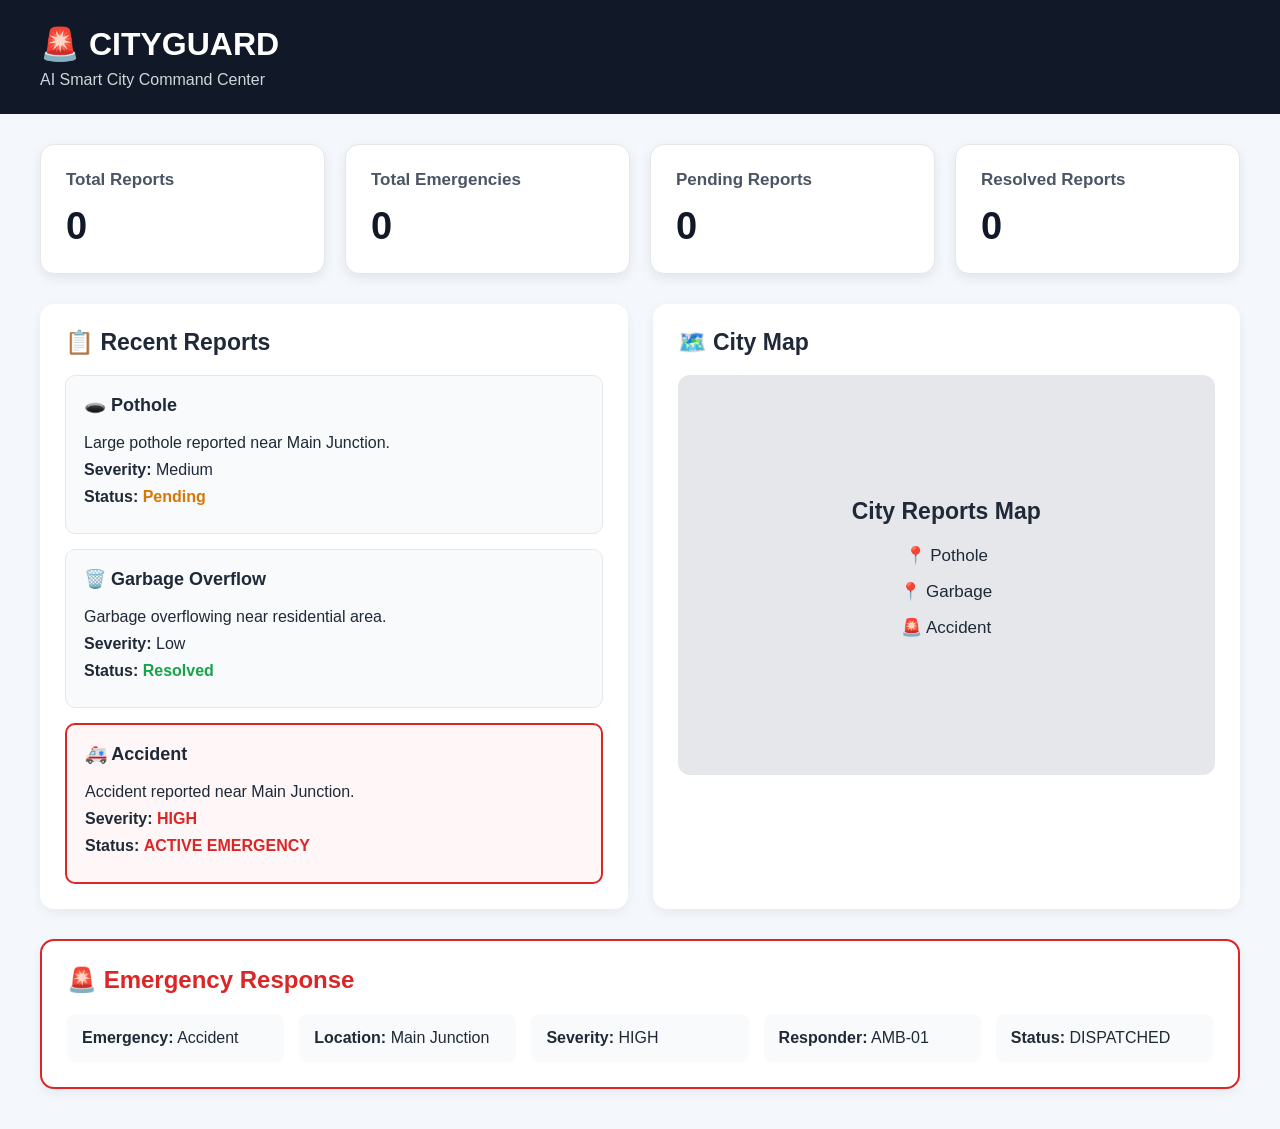
==== frontend/index.html @ 738de55b "Initial CityGuard project" ====
<!DOCTYPE html>
<html lang="en">

<head>
    <meta charset="UTF-8">
    <meta name="viewport" content="width=device-width, initial-scale=1.0">

    <title>CityGuard Admin Dashboard</title>

    <link rel="stylesheet" href="style.css">
</head>

<body>

    <header>
        <h1>🚨 CITYGUARD</h1>
        <p>AI Smart City Command Center</p>
    </header>


    <!-- DASHBOARD STATISTICS -->

    <section class="dashboard">

        <div class="card">
            <h3>Total Reports</h3>
            <p class="number" id="totalReports">0</p>
        </div>

        <div class="card">
            <h3>Total Emergencies</h3>
            <p class="number" id="totalEmergencies">0</p>
        </div>

        <div class="card">
            <h3>Pending Reports</h3>
            <p class="number" id="pendingReports">0</p>
        </div>

        <div class="card">
            <h3>Resolved Reports</h3>
            <p class="number" id="resolvedReports">0</p>
        </div>

    </section>


    <!-- MAIN CONTENT -->

    <section class="main-content">

        <div class="reports-section">

            <h2>📋 Recent Reports</h2>

            <div class="report-box">

                <h3>🕳️ Pothole</h3>

                <p>
                    Large pothole reported near Main Junction.
                </p>

                <p>
                    <strong>Severity:</strong> Medium
                </p>

                <p>
                    <strong>Status:</strong>
                    <span class="pending">Pending</span>
                </p>

            </div>


            <div class="report-box">

                <h3>🗑️ Garbage Overflow</h3>

                <p>
                    Garbage overflowing near residential area.
                </p>

                <p>
                    <strong>Severity:</strong> Low
                </p>

                <p>
                    <strong>Status:</strong>
                    <span class="resolved">Resolved</span>
                </p>

            </div>


            <div class="report-box emergency">

                <h3>🚑 Accident</h3>

                <p>
                    Accident reported near Main Junction.
                </p>

                <p>
                    <strong>Severity:</strong>
                    <span class="high">HIGH</span>
                </p>

                <p>
                    <strong>Status:</strong>
                    <span class="emergency-status">ACTIVE EMERGENCY</span>
                </p>

            </div>

        </div>


        <!-- MAP PLACEHOLDER -->

        <div class="map-section">

            <h2>🗺️ City Map</h2>

            <div class="map">

                <div class="map-message">
                    <h2>City Reports Map</h2>
                    <p>📍 Pothole</p>
                    <p>📍 Garbage</p>
                    <p>🚨 Accident</p>
                </div>

            </div>

        </div>

    </section>


    <!-- EMERGENCY PANEL -->

    <section class="emergency-panel">

        <h2>🚨 Emergency Response</h2>

        <div class="emergency-info">

            <p>
                <strong>Emergency:</strong>
                Accident
            </p>

            <p>
                <strong>Location:</strong>
                Main Junction
            </p>

            <p>
                <strong>Severity:</strong>
                HIGH
            </p>

            <p>
                <strong>Responder:</strong>
                AMB-01
            </p>

            <p>
                <strong>Status:</strong>
                DISPATCHED
            </p>

        </div>

    </section>


    <script src="app.js"></script>

</body>

</html>
---- frontend/style.css ----
* {
    box-sizing: border-box;
}

body {
    margin: 0;
    font-family: Arial, Helvetica, sans-serif;
    background: #f4f7fb;
    color: #1f2937;
}


/* =========================
   HEADER
========================= */

header {
    background: #111827;
    color: white;
    padding: 25px 40px;
}

header h1 {
    margin: 0;
    font-size: 32px;
    font-weight: 700;
}

header p {
    margin: 8px 0 0;
    font-size: 16px;
    color: #d1d5db;
}


/* =========================
   DASHBOARD CARDS
========================= */

.dashboard {
    display: grid;
    grid-template-columns: repeat(4, 1fr);
    gap: 20px;
    padding: 30px 40px;
}

.card {
    background: white;
    padding: 25px;
    border-radius: 14px;
    box-shadow: 0 4px 12px rgba(0, 0, 0, 0.08);
    border: 1px solid #e5e7eb;
}

.card h3 {
    margin: 0;
    font-size: 17px;
    font-weight: 600;
    color: #4b5563;
}

.number {
    margin: 15px 0 0;
    font-size: 38px;
    font-weight: 700;
    color: #111827;
}


/* =========================
   MAIN CONTENT
========================= */

.main-content {
    display: grid;
    grid-template-columns: 1fr 1fr;
    gap: 25px;
    padding: 0 40px 30px;
}

.reports-section,
.map-section {
    background: white;
    padding: 25px;
    border-radius: 14px;
    box-shadow: 0 4px 12px rgba(0, 0, 0, 0.06);
}

.reports-section h2,
.map-section h2 {
    margin-top: 0;
    font-size: 23px;
}


/* =========================
   REPORT CARDS
========================= */

.report-box {
    background: #f9fafb;
    border: 1px solid #e5e7eb;
    border-radius: 10px;
    padding: 18px;
    margin-top: 15px;
}

.report-box h3 {
    margin-top: 0;
    font-size: 18px;
}

.report-box p {
    margin: 9px 0;
}

.emergency {
    border: 2px solid #dc2626;
    background: #fff7f7;
}


/* =========================
   STATUS
========================= */

.pending {
    color: #d97706;
    font-weight: bold;
}

.resolved {
    color: #16a34a;
    font-weight: bold;
}

.high {
    color: #dc2626;
    font-weight: bold;
}

.emergency-status {
    color: #dc2626;
    font-weight: bold;
}


/* =========================
   MAP
========================= */

.map {
    height: 400px;
    border-radius: 12px;
    background: #e5e7eb;
    display: flex;
    align-items: center;
    justify-content: center;
}

.map-message {
    text-align: center;
}

.map-message h2 {
    margin-bottom: 20px;
}

.map-message p {
    margin: 15px;
    font-size: 17px;
}


/* =========================
   EMERGENCY RESPONSE
========================= */

.emergency-panel {
    margin: 0 40px 40px;
    padding: 25px;
    background: white;
    border-radius: 14px;
    border: 2px solid #dc2626;
    box-shadow: 0 4px 12px rgba(0, 0, 0, 0.06);
}

.emergency-panel h2 {
    margin-top: 0;
    color: #dc2626;
}

.emergency-info {
    display: grid;
    grid-template-columns: repeat(5, 1fr);
    gap: 15px;
}

.emergency-info p {
    margin: 0;
    padding: 15px;
    background: #f9fafb;
    border-radius: 8px;
}


/* =========================
   RESPONSIVE
========================= */

@media (max-width: 1000px) {

    .dashboard {
        grid-template-columns: repeat(2, 1fr);
    }

    .main-content {
        grid-template-columns: 1fr;
    }

    .emergency-info {
        grid-template-columns: repeat(2, 1fr);
    }
}


@media (max-width: 600px) {

    .dashboard {
        grid-template-columns: 1fr;
        padding: 20px;
    }

    .main-content {
        padding: 0 20px 20px;
    }

    .emergency-panel {
        margin: 0 20px 20px;
    }

    .emergency-info {
        grid-template-columns: 1fr;
    }
}
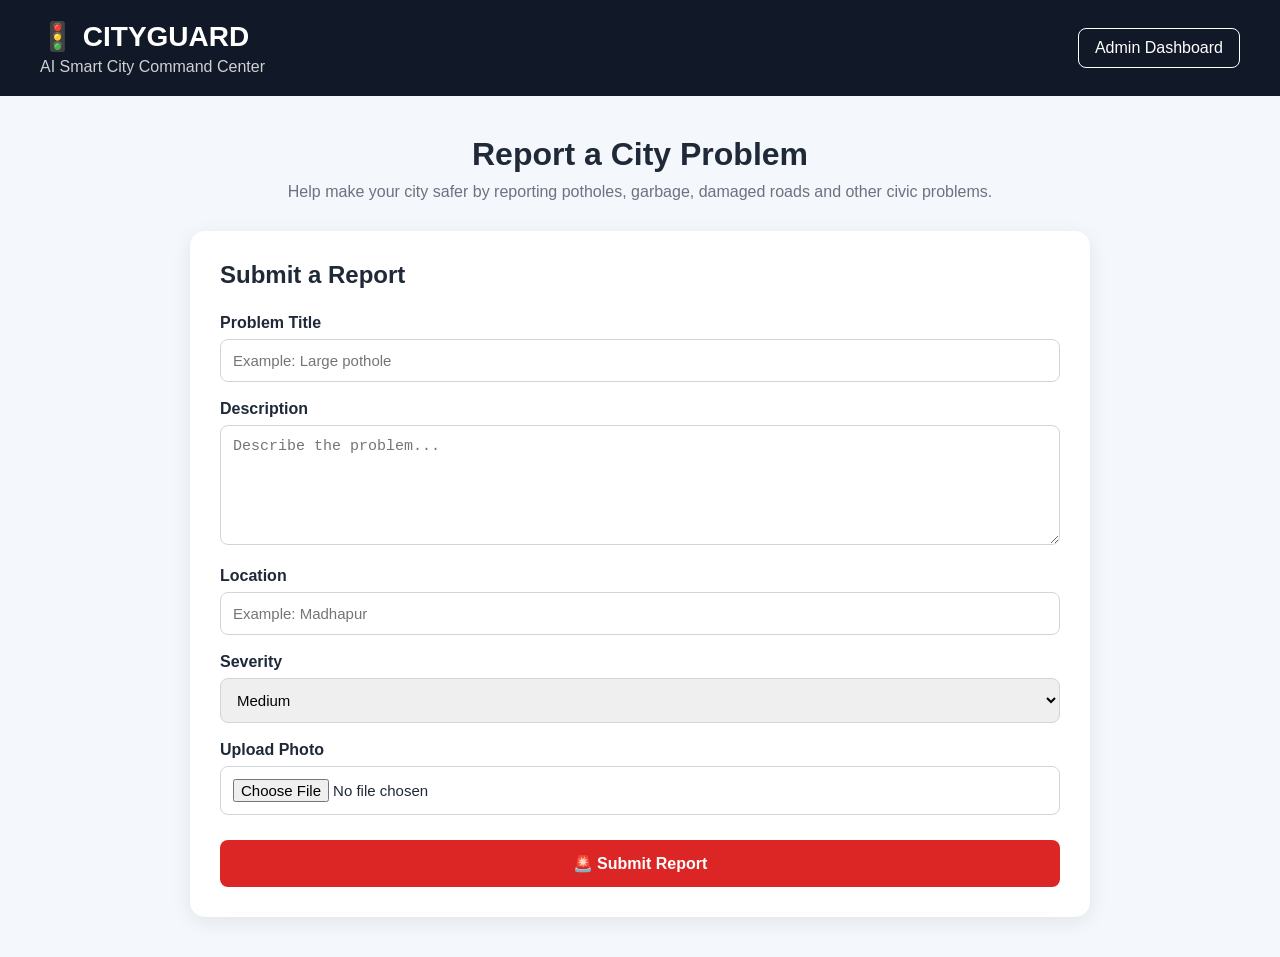
==== commit d92814c3: "Complete Round 2 frontend and traffic simulation" ====
--- a/frontend/index.html
+++ b/frontend/index.html
@@ -5,175 +5,105 @@
     <meta charset="UTF-8">
     <meta name="viewport" content="width=device-width, initial-scale=1.0">
 
-    <title>CityGuard Admin Dashboard</title>
+    <title>CityGuard - Citizen Reporter</title>
 
     <link rel="stylesheet" href="style.css">
 </head>
 
 <body>
 
-    <header>
-        <h1>🚨 CITYGUARD</h1>
-        <p>AI Smart City Command Center</p>
+    <header class="topbar">
+
+        <div>
+            <h1>🚦 CITYGUARD</h1>
+            <p>AI Smart City Command Center</p>
+        </div>
+
+        <a href="admin.html" class="admin-link">
+            Admin Dashboard
+        </a>
+
     </header>
 
 
-    <!-- DASHBOARD STATISTICS -->
+    <main class="container">
 
-    <section class="dashboard">
+        <section class="hero">
 
-        <div class="card">
-            <h3>Total Reports</h3>
-            <p class="number" id="totalReports">0</p>
-        </div>
+            <h2>Report a City Problem</h2>
 
-        <div class="card">
-            <h3>Total Emergencies</h3>
-            <p class="number" id="totalEmergencies">0</p>
-        </div>
+            <p>
+                Help make your city safer by reporting potholes,
+                garbage, damaged roads and other civic problems.
+            </p>
 
-        <div class="card">
-            <h3>Pending Reports</h3>
-            <p class="number" id="pendingReports">0</p>
-        </div>
-
-        <div class="card">
-            <h3>Resolved Reports</h3>
-            <p class="number" id="resolvedReports">0</p>
-        </div>
-
-    </section>
+        </section>
 
 
-    <!-- MAIN CONTENT -->
+        <section class="card">
 
-    <section class="main-content">
+            <h2>Submit a Report</h2>
 
-        <div class="reports-section">
+            <form id="reportForm">
 
-            <h2>📋 Recent Reports</h2>
+                <label>Problem Title</label>
 
-            <div class="report-box">
-
-                <h3>🕳️ Pothole</h3>
-
-                <p>
-                    Large pothole reported near Main Junction.
-                </p>
-
-                <p>
-                    <strong>Severity:</strong> Medium
-                </p>
-
-                <p>
-                    <strong>Status:</strong>
-                    <span class="pending">Pending</span>
-                </p>
-
-            </div>
+                <input type="text" id="title" placeholder="Example: Large pothole" required>
 
 
-            <div class="report-box">
+                <label>Description</label>
 
-                <h3>🗑️ Garbage Overflow</h3>
-
-                <p>
-                    Garbage overflowing near residential area.
-                </p>
-
-                <p>
-                    <strong>Severity:</strong> Low
-                </p>
-
-                <p>
-                    <strong>Status:</strong>
-                    <span class="resolved">Resolved</span>
-                </p>
-
-            </div>
+                <textarea id="description" placeholder="Describe the problem..." required></textarea>
 
 
-            <div class="report-box emergency">
+                <label>Location</label>
 
-                <h3>🚑 Accident</h3>
-
-                <p>
-                    Accident reported near Main Junction.
-                </p>
-
-                <p>
-                    <strong>Severity:</strong>
-                    <span class="high">HIGH</span>
-                </p>
-
-                <p>
-                    <strong>Status:</strong>
-                    <span class="emergency-status">ACTIVE EMERGENCY</span>
-                </p>
-
-            </div>
-
-        </div>
+                <input type="text" id="location" placeholder="Example: Madhapur" required>
 
 
-        <!-- MAP PLACEHOLDER -->
+                <label>Severity</label>
 
-        <div class="map-section">
+                <select id="severity">
 
-            <h2>🗺️ City Map</h2>
+                    <option value="Low">
+                        Low
+                    </option>
 
-            <div class="map">
+                    <option value="Medium" selected>
+                        Medium
+                    </option>
 
-                <div class="map-message">
-                    <h2>City Reports Map</h2>
-                    <p>📍 Pothole</p>
-                    <p>📍 Garbage</p>
-                    <p>🚨 Accident</p>
+                    <option value="High">
+                        High
+                    </option>
+
+                </select>
+
+
+                <label>Upload Photo</label>
+
+                <input type="file" id="image" accept="image/*" required>
+
+
+                <div id="imagePreviewContainer" class="image-preview-container">
+
+                    <img id="imagePreview" alt="Selected image preview">
+
                 </div>
 
-            </div>
 
-        </div>
+                <button type="submit" class="submit-button">
+                    🚨 Submit Report
+                </button>
 
-    </section>
+            </form>
 
 
-    <!-- EMERGENCY PANEL -->
+            <div id="message" class="message"></div>
 
-    <section class="emergency-panel">
+        </section>
 
-        <h2>🚨 Emergency Response</h2>
-
-        <div class="emergency-info">
-
-            <p>
-                <strong>Emergency:</strong>
-                Accident
-            </p>
-
-            <p>
-                <strong>Location:</strong>
-                Main Junction
-            </p>
-
-            <p>
-                <strong>Severity:</strong>
-                HIGH
-            </p>
-
-            <p>
-                <strong>Responder:</strong>
-                AMB-01
-            </p>
-
-            <p>
-                <strong>Status:</strong>
-                DISPATCHED
-            </p>
-
-        </div>
-
-    </section>
+    </main>
 
 
     <script src="app.js"></script>
--- a/frontend/style.css
+++ b/frontend/style.css
@@ -1,245 +1,231 @@
 * {
     box-sizing: border-box;
+    margin: 0;
+    padding: 0;
 }
 
 body {
-    margin: 0;
-    font-family: Arial, Helvetica, sans-serif;
+    font-family: Arial, sans-serif;
     background: #f4f7fb;
     color: #1f2937;
 }
 
-
-/* =========================
-   HEADER
-========================= */
-
-header {
+.topbar {
     background: #111827;
     color: white;
-    padding: 25px 40px;
-}
-
-header h1 {
-    margin: 0;
+    padding: 20px 40px;
+
+    display: flex;
+    justify-content: space-between;
+    align-items: center;
+}
+
+.topbar h1 {
+    font-size: 28px;
+}
+
+.topbar p {
+    margin-top: 5px;
+    opacity: 0.8;
+}
+
+.admin-link {
+    color: white;
+    text-decoration: none;
+
+    border: 1px solid white;
+
+    padding: 10px 16px;
+
+    border-radius: 8px;
+}
+
+.container {
+    width: 90%;
+    max-width: 900px;
+
+    margin: 40px auto;
+}
+
+.hero {
+    text-align: center;
+    margin-bottom: 30px;
+}
+
+.hero h2 {
     font-size: 32px;
-    font-weight: 700;
-}
-
-header p {
-    margin: 8px 0 0;
-    font-size: 16px;
-    color: #d1d5db;
-}
-
-
-/* =========================
-   DASHBOARD CARDS
-========================= */
-
-.dashboard {
-    display: grid;
-    grid-template-columns: repeat(4, 1fr);
-    gap: 20px;
-    padding: 30px 40px;
+    margin-bottom: 10px;
+}
+
+.hero p {
+    color: #6b7280;
 }
 
 .card {
     background: white;
-    padding: 25px;
-    border-radius: 14px;
-    box-shadow: 0 4px 12px rgba(0, 0, 0, 0.08);
+
+    padding: 30px;
+
+    border-radius: 15px;
+
+    box-shadow:
+        0 5px 20px rgba(0, 0, 0, 0.08);
+}
+
+.card h2 {
+    margin-bottom: 25px;
+}
+
+label {
+    display: block;
+
+    margin-top: 18px;
+    margin-bottom: 7px;
+
+    font-weight: bold;
+}
+
+input,
+textarea,
+select {
+    width: 100%;
+
+    padding: 12px;
+
+    border: 1px solid #d1d5db;
+
+    border-radius: 8px;
+
+    font-size: 15px;
+}
+
+textarea {
+    min-height: 120px;
+    resize: vertical;
+}
+
+.image-preview-container {
+    margin-top: 20px;
+
+    display: none;
+
+    text-align: center;
+}
+
+#imagePreview {
+    max-width: 100%;
+    max-height: 300px;
+
+    border-radius: 10px;
+}
+
+.submit-button {
+    width: 100%;
+
+    margin-top: 25px;
+
+    padding: 14px;
+
+    border: none;
+
+    border-radius: 8px;
+
+    background: #dc2626;
+
+    color: white;
+
+    font-size: 16px;
+
+    font-weight: bold;
+
+    cursor: pointer;
+}
+
+.submit-button:hover {
+    opacity: 0.9;
+}
+
+.message {
+    margin-top: 20px;
+
+    padding: 12px;
+
+    border-radius: 8px;
+
+    display: none;
+}
+
+/* Admin Dashboard */
+
+.dashboard-stats {
+    display: grid;
+
+    grid-template-columns:
+        repeat(4, 1fr);
+
+    gap: 15px;
+
+    margin-top: 20px;
+}
+
+
+.stat-card {
+    background: #f3f4f6;
+
+    padding: 20px;
+
+    border-radius: 12px;
+
+    text-align: center;
+}
+
+
+.stat-card h3 {
+    font-size: 30px;
+
+    margin-bottom: 8px;
+
+    color: #111827;
+}
+
+
+.stat-card p {
+    color: #6b7280;
+}
+
+
+.report-card {
     border: 1px solid #e5e7eb;
-}
-
-.card h3 {
-    margin: 0;
-    font-size: 17px;
-    font-weight: 600;
-    color: #4b5563;
-}
-
-.number {
-    margin: 15px 0 0;
-    font-size: 38px;
-    font-weight: 700;
-    color: #111827;
-}
-
-
-/* =========================
-   MAIN CONTENT
-========================= */
-
-.main-content {
-    display: grid;
-    grid-template-columns: 1fr 1fr;
-    gap: 25px;
-    padding: 0 40px 30px;
-}
-
-.reports-section,
-.map-section {
-    background: white;
-    padding: 25px;
-    border-radius: 14px;
-    box-shadow: 0 4px 12px rgba(0, 0, 0, 0.06);
-}
-
-.reports-section h2,
-.map-section h2 {
-    margin-top: 0;
-    font-size: 23px;
-}
-
-
-/* =========================
-   REPORT CARDS
-========================= */
-
-.report-box {
-    background: #f9fafb;
-    border: 1px solid #e5e7eb;
+
+    padding: 20px;
+
+    margin-top: 15px;
+
     border-radius: 10px;
-    padding: 18px;
-    margin-top: 15px;
-}
-
-.report-box h3 {
-    margin-top: 0;
-    font-size: 18px;
-}
-
-.report-box p {
-    margin: 9px 0;
-}
-
-.emergency {
-    border: 2px solid #dc2626;
-    background: #fff7f7;
-}
-
-
-/* =========================
-   STATUS
-========================= */
-
-.pending {
-    color: #d97706;
-    font-weight: bold;
-}
-
-.resolved {
-    color: #16a34a;
-    font-weight: bold;
-}
-
-.high {
-    color: #dc2626;
-    font-weight: bold;
-}
-
-.emergency-status {
-    color: #dc2626;
-    font-weight: bold;
-}
-
-
-/* =========================
-   MAP
-========================= */
-
-.map {
-    height: 400px;
-    border-radius: 12px;
-    background: #e5e7eb;
-    display: flex;
-    align-items: center;
-    justify-content: center;
-}
-
-.map-message {
-    text-align: center;
-}
-
-.map-message h2 {
-    margin-bottom: 20px;
-}
-
-.map-message p {
-    margin: 15px;
-    font-size: 17px;
-}
-
-
-/* =========================
-   EMERGENCY RESPONSE
-========================= */
-
-.emergency-panel {
-    margin: 0 40px 40px;
-    padding: 25px;
-    background: white;
-    border-radius: 14px;
-    border: 2px solid #dc2626;
-    box-shadow: 0 4px 12px rgba(0, 0, 0, 0.06);
-}
-
-.emergency-panel h2 {
-    margin-top: 0;
-    color: #dc2626;
-}
-
-.emergency-info {
-    display: grid;
-    grid-template-columns: repeat(5, 1fr);
-    gap: 15px;
-}
-
-.emergency-info p {
-    margin: 0;
-    padding: 15px;
-    background: #f9fafb;
-    border-radius: 8px;
-}
-
-
-/* =========================
-   RESPONSIVE
-========================= */
-
-@media (max-width: 1000px) {
-
-    .dashboard {
-        grid-template-columns: repeat(2, 1fr);
+
+    background: #fafafa;
+}
+
+
+.report-card h3 {
+    margin-bottom: 12px;
+}
+
+
+.report-card p {
+    margin-top: 8px;
+}
+
+
+/* Mobile */
+
+@media (max-width: 700px) {
+
+    .dashboard-stats {
+
+        grid-template-columns:
+            repeat(2, 1fr);
+
     }
 
-    .main-content {
-        grid-template-columns: 1fr;
-    }
-
-    .emergency-info {
-        grid-template-columns: repeat(2, 1fr);
-    }
-}
-
-
-@media (max-width: 600px) {
-
-    .dashboard {
-        grid-template-columns: 1fr;
-        padding: 20px;
-    }
-
-    .main-content {
-        padding: 0 20px 20px;
-    }
-
-    .emergency-panel {
-        margin: 0 20px 20px;
-    }
-
-    .emergency-info {
-        grid-template-columns: 1fr;
-    }
 }
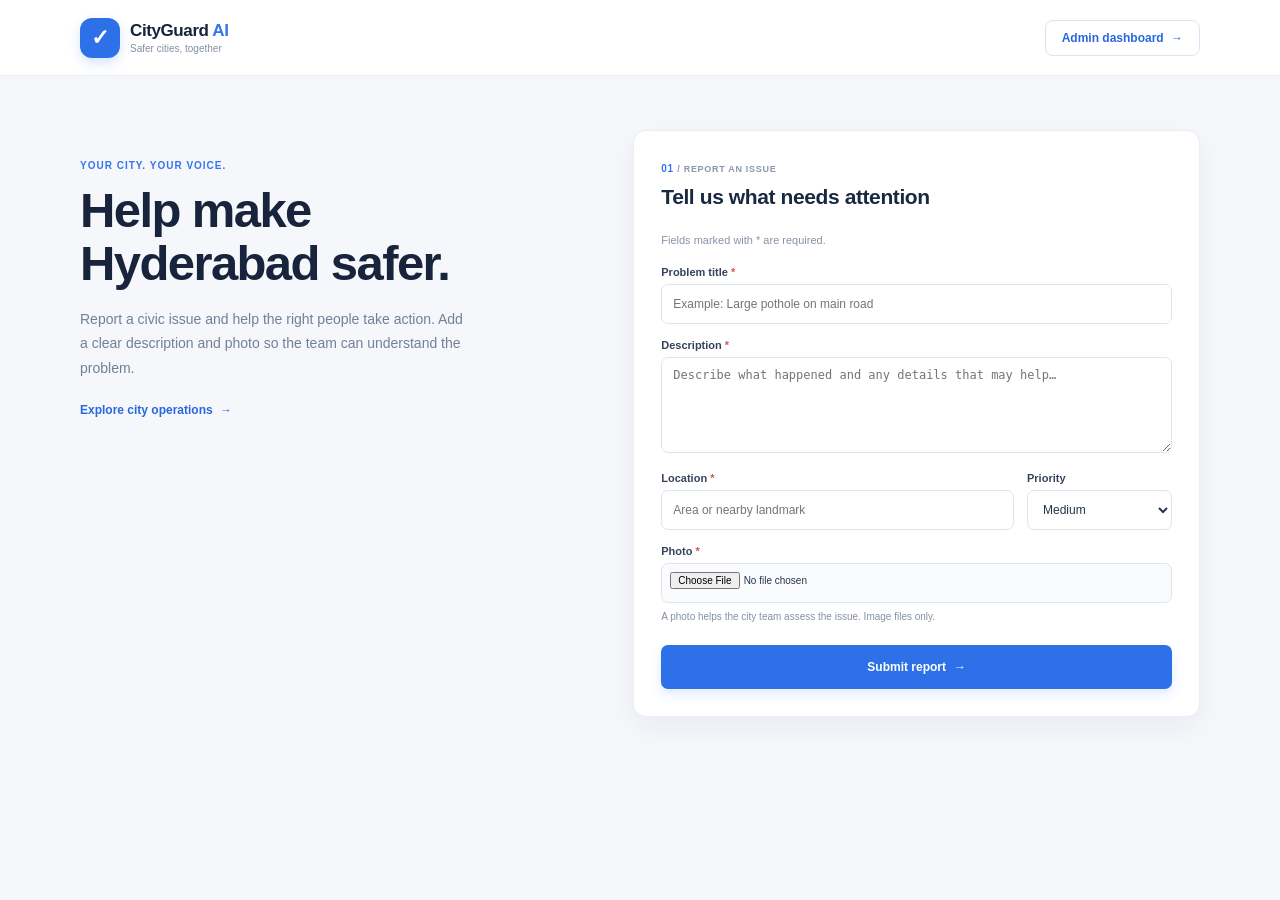
==== commit 7737feaf: "Add CityGuard AI dashboard and vehicle detection" ====
--- a/frontend/index.html
+++ b/frontend/index.html
@@ -10,99 +10,72 @@
     <link rel="stylesheet" href="style.css">
 </head>
 
-<body>
-
-    <header class="topbar">
-
-        <div>
-            <h1>🚦 CITYGUARD</h1>
-            <p>AI Smart City Command Center</p>
-        </div>
-
-        <a href="admin.html" class="admin-link">
-            Admin Dashboard
+<body class="citizen-page">
+    <header class="topbar citizen-topbar">
+        <a class="citizen-brand" href="index.html" aria-label="CityGuard AI citizen reporter">
+            <span class="citizen-brand-mark" aria-hidden="true">✓</span>
+            <span><strong>CityGuard <b>AI</b></strong><small>Safer cities, together</small></span>
         </a>
-
+        <a href="admin.html" class="admin-link">Admin dashboard <span aria-hidden="true">→</span></a>
     </header>
 
-
-    <main class="container">
-
-        <section class="hero">
-
-            <h2>Report a City Problem</h2>
-
-            <p>
-                Help make your city safer by reporting potholes,
-                garbage, damaged roads and other civic problems.
-            </p>
-
+    <main class="container citizen-container">
+        <section class="hero citizen-hero">
+            <p class="eyebrow">YOUR CITY. YOUR VOICE.</p>
+            <h1>Help make Hyderabad safer.</h1>
+            <p>Report a civic issue and help the right people take action. Add a clear description and photo so the team can understand the problem.</p>
+            <a class="citizen-secondary-link" href="admin.html">Explore city operations <span aria-hidden="true">→</span></a>
         </section>
 
+        <section class="card citizen-form-card">
+            <div class="citizen-form-heading">
+                <span class="form-step">01 <span> / REPORT AN ISSUE</span></span>
+                <h2>Tell us what needs attention</h2>
+                <p>Fields marked with * are required.</p>
+            </div>
 
-        <section class="card">
+            <form id="reportForm" enctype="multipart/form-data">
+                <div class="form-field">
+                    <label for="title">Problem title <span aria-hidden="true">*</span></label>
+                    <input type="text" id="title" name="title" placeholder="Example: Large pothole on main road" autocomplete="off" required>
+                </div>
 
-            <h2>Submit a Report</h2>
+                <div class="form-field">
+                    <label for="description">Description <span aria-hidden="true">*</span></label>
+                    <textarea id="description" name="description" placeholder="Describe what happened and any details that may help…" required></textarea>
+                </div>
 
-            <form id="reportForm">
+                <div class="form-row">
+                    <div class="form-field">
+                        <label for="location">Location <span aria-hidden="true">*</span></label>
+                        <input type="text" id="location" name="location" placeholder="Area or nearby landmark" autocomplete="street-address" required>
+                    </div>
+                    <div class="form-field">
+                        <label for="severity">Priority</label>
+                        <select id="severity" name="severity">
+                            <option value="Low">Low</option>
+                            <option value="Medium" selected>Medium</option>
+                            <option value="High">High</option>
+                        </select>
+                    </div>
+                </div>
 
-                <label>Problem Title</label>
-
-                <input type="text" id="title" placeholder="Example: Large pothole" required>
-
-
-                <label>Description</label>
-
-                <textarea id="description" placeholder="Describe the problem..." required></textarea>
-
-
-                <label>Location</label>
-
-                <input type="text" id="location" placeholder="Example: Madhapur" required>
-
-
-                <label>Severity</label>
-
-                <select id="severity">
-
-                    <option value="Low">
-                        Low
-                    </option>
-
-                    <option value="Medium" selected>
-                        Medium
-                    </option>
-
-                    <option value="High">
-                        High
-                    </option>
-
-                </select>
-
-
-                <label>Upload Photo</label>
-
-                <input type="file" id="image" accept="image/*" required>
-
+                <div class="form-field">
+                    <label for="image">Photo <span aria-hidden="true">*</span></label>
+                    <input type="file" id="image" name="image" accept="image/*" aria-describedby="photoHelp" required>
+                    <small id="photoHelp" class="field-help">A photo helps the city team assess the issue. Image files only.</small>
+                </div>
 
                 <div id="imagePreviewContainer" class="image-preview-container">
-
-                    <img id="imagePreview" alt="Selected image preview">
-
+                    <img id="imagePreview" alt="Preview of selected report photo">
+                    <p id="imagePreviewName" class="image-preview-name"></p>
                 </div>
 
-
-                <button type="submit" class="submit-button">
-                    🚨 Submit Report
-                </button>
-
+                <button type="submit" class="submit-button">Submit report <span aria-hidden="true">→</span></button>
             </form>
 
-
-            <div id="message" class="message"></div>
-
+            <div id="message" class="message" role="status" aria-live="polite"></div>
         </section>
-
     </main>
 
 
--- a/frontend/style.css
+++ b/frontend/style.css
@@ -228,4 +228,1574 @@
 
     }
 
+}
+
+/* Admin dashboard */
+
+body.admin-page {
+    min-width: 320px;
+    background: #f5f7fb;
+    color: #17243b;
+    font-family: Inter, "Segoe UI", Arial, sans-serif;
+}
+
+body.admin-page .admin-topbar {
+    min-height: 78px;
+    padding: 12px 34px;
+    gap: 28px;
+    background: #fff;
+    color: #17243b;
+    border-bottom: 1px solid #e9edf4;
+    box-shadow: 0 2px 10px rgba(24, 42, 72, 0.03);
+}
+
+.brand {
+    display: inline-flex;
+    flex: 0 0 225px;
+    align-items: center;
+    gap: 11px;
+    color: inherit;
+    text-decoration: none;
+}
+
+.brand-mark {
+    display: grid;
+    width: 43px;
+    height: 46px;
+    place-items: center;
+}
+
+.brand-mark svg {
+    width: 39px;
+    height: 43px;
+    fill: #2768e8;
+}
+
+.brand-mark svg path + path {
+    fill: none;
+    stroke: #fff;
+    stroke-linecap: round;
+    stroke-linejoin: round;
+    stroke-width: 3;
+}
+
+.brand-copy {
+    display: grid;
+    gap: 3px;
+}
+
+.brand-copy strong {
+    color: #17243b;
+    font-size: 19px;
+    letter-spacing: -0.5px;
+}
+
+.brand-copy strong span {
+    color: #3475ed;
+}
+
+.brand-copy small {
+    color: #8490a3;
+    font-size: 11px;
+}
+
+.location-search {
+    display: flex;
+    width: min(450px, 42vw);
+    height: 42px;
+    align-items: center;
+    gap: 10px;
+    margin: 0 auto;
+    padding: 0 12px;
+    border: 1px solid #e5eaf2;
+    border-radius: 9px;
+    background: #f9fafc;
+    color: #8490a3;
+}
+
+.location-search .search-icon {
+    font-size: 23px;
+    line-height: 1;
+    transform: rotate(-20deg);
+}
+
+.location-search input {
+    min-width: 0;
+    height: 100%;
+    padding: 0;
+    border: 0;
+    outline: 0;
+    background: transparent;
+    color: #17243b;
+    font-size: 13px;
+}
+
+.location-search input:focus-visible {
+    outline: 0;
+}
+
+.location-search kbd {
+    flex: 0 0 auto;
+    padding: 3px 5px;
+    border: 1px solid #e5eaf2;
+    border-radius: 4px;
+    background: #fff;
+    color: #8490a3;
+    font-family: inherit;
+    font-size: 10px;
+}
+
+.header-actions,
+.profile {
+    display: flex;
+    align-items: center;
+}
+
+.header-actions {
+    flex: 0 0 225px;
+    justify-content: flex-end;
+    gap: 22px;
+}
+
+.notification-button {
+    display: grid;
+    width: 38px;
+    height: 38px;
+    place-items: center;
+    border: 1px solid #e9edf4;
+    border-radius: 10px;
+    color: #52627a;
+}
+
+.notification-button svg {
+    width: 19px;
+    fill: none;
+    stroke: currentColor;
+    stroke-linecap: round;
+    stroke-linejoin: round;
+    stroke-width: 1.7;
+}
+
+.profile {
+    gap: 9px;
+    color: #34445d;
+    font-size: 13px;
+    font-weight: 600;
+}
+
+.profile-avatar {
+    display: grid;
+    width: 36px;
+    height: 36px;
+    place-items: center;
+    border-radius: 50%;
+    background: #e7efff;
+    color: #2768e8;
+    font-size: 12px;
+    font-weight: 700;
+}
+
+.admin-layout {
+    display: grid;
+    min-height: calc(100vh - 78px);
+    grid-template-columns: 232px minmax(0, 1fr);
+}
+
+.admin-sidebar {
+    display: flex;
+    min-height: calc(100vh - 78px);
+    flex-direction: column;
+    padding: 29px 16px 20px;
+    border-right: 1px solid #e9edf4;
+    background: #fff;
+}
+
+.sidebar-label {
+    margin: 0 0 13px 12px;
+    color: #a0aabc;
+    font-size: 10px;
+    font-weight: 700;
+    letter-spacing: 1.1px;
+}
+
+.sidebar-nav {
+    display: grid;
+    gap: 5px;
+}
+
+.sidebar-link {
+    display: flex;
+    min-height: 43px;
+    align-items: center;
+    gap: 12px;
+    padding: 0 12px;
+    border-radius: 8px;
+    color: #647188;
+    font-size: 13px;
+    font-weight: 500;
+    text-decoration: none;
+    transition: background 0.15s ease, color 0.15s ease;
+}
+
+.sidebar-link > span {
+    width: 18px;
+    color: #8490a3;
+    font-size: 18px;
+    text-align: center;
+}
+
+.sidebar-link:hover,
+.sidebar-link.is-active {
+    background: #edf3ff;
+    color: #2868df;
+}
+
+.sidebar-link.is-active {
+    font-weight: 650;
+}
+
+.sidebar-link.is-active > span {
+    color: #2868df;
+}
+
+.sidebar-bottom {
+    display: grid;
+    gap: 19px;
+    margin-top: auto;
+}
+
+.sidebar-help {
+    padding: 15px 13px;
+    border: 1px solid #e8edf5;
+    border-radius: 10px;
+    background: #fbfcfe;
+}
+
+.help-icon {
+    display: grid;
+    width: 24px;
+    height: 24px;
+    margin-bottom: 10px;
+    place-items: center;
+    border-radius: 50%;
+    background: #eaf1ff;
+    color: #3475ed;
+    font-size: 13px;
+    font-weight: 700;
+}
+
+.sidebar-help strong {
+    color: #273650;
+    font-size: 12px;
+}
+
+.sidebar-help p {
+    margin: 6px 0 11px;
+    color: #8490a3;
+    font-size: 11px;
+    line-height: 1.5;
+}
+
+.sidebar-help a,
+.sidebar-citizen-link {
+    color: #2868df;
+    font-size: 11px;
+    font-weight: 650;
+    text-decoration: none;
+}
+
+.sidebar-help a span,
+.sidebar-citizen-link span {
+    margin-left: 3px;
+}
+
+.sidebar-citizen-link {
+    padding: 0 5px;
+}
+
+body.admin-page .admin-main {
+    width: 100%;
+    max-width: 1600px;
+    margin: 0 auto;
+    padding: 34px clamp(22px, 3.5vw, 54px) 22px;
+}
+
+.dashboard-heading {
+    display: flex;
+    align-items: center;
+    justify-content: space-between;
+    gap: 20px;
+    margin-bottom: 25px;
+}
+
+.eyebrow {
+    margin-bottom: 9px;
+    color: #74829a;
+    font-size: 10px;
+    font-weight: 700;
+    letter-spacing: 1px;
+}
+
+.eyebrow span {
+    margin: 0 4px;
+    color: #3c78e8;
+}
+
+.dashboard-heading h1 {
+    color: #17243b;
+    font-size: clamp(23px, 2.2vw, 30px);
+    letter-spacing: -0.8px;
+}
+
+.heading-description {
+    margin-top: 7px;
+    color: #7d899d;
+    font-size: 13px;
+}
+
+.primary-button {
+    display: inline-flex;
+    min-height: 42px;
+    flex: 0 0 auto;
+    align-items: center;
+    justify-content: center;
+    gap: 8px;
+    padding: 0 16px;
+    border-radius: 8px;
+    background: #2e70e8;
+    box-shadow: 0 5px 12px rgba(46, 112, 232, 0.18);
+    color: #fff;
+    font-size: 12px;
+    font-weight: 650;
+    text-decoration: none;
+    transition: background 0.15s ease, transform 0.15s ease;
+}
+
+.primary-button:hover {
+    transform: translateY(-1px);
+    background: #205fcf;
+}
+
+.primary-button span {
+    font-size: 18px;
+}
+
+body.admin-page .dashboard-stats {
+    grid-template-columns: repeat(4, minmax(0, 1fr));
+    gap: 15px;
+    margin: 0 0 20px;
+}
+
+body.admin-page .stat-card {
+    min-width: 0;
+    padding: 17px 18px;
+    border: 1px solid #e9edf4;
+    border-radius: 11px;
+    background: #fff;
+    box-shadow: 0 4px 15px rgba(23, 36, 59, 0.035);
+    text-align: left;
+}
+
+.stat-card-top {
+    display: flex;
+    align-items: center;
+    justify-content: space-between;
+    margin-bottom: 13px;
+}
+
+.stat-icon {
+    display: grid;
+    width: 31px;
+    height: 31px;
+    place-items: center;
+    border-radius: 8px;
+    background: #edf3ff;
+    color: #3475ed;
+    font-size: 17px;
+    font-weight: 700;
+}
+
+.stat-pending .stat-icon {
+    background: #fff5e7;
+    color: #e69a32;
+}
+
+.stat-resolved .stat-icon {
+    background: #e9f8f0;
+    color: #2da56a;
+}
+
+.stat-high .stat-icon {
+    background: #fff0f0;
+    color: #e65761;
+}
+
+.stat-trend {
+    color: #8a96a9;
+    font-size: 10px;
+}
+
+body.admin-page .stat-card p {
+    color: #76839a;
+    font-size: 12px;
+}
+
+body.admin-page .stat-card h2 {
+    margin-top: 5px;
+    color: #1a2942;
+    font-size: 27px;
+    letter-spacing: -0.5px;
+}
+
+.dashboard-content-grid {
+    display: grid;
+    grid-template-columns: minmax(0, 1.5fr) minmax(310px, 0.9fr);
+    align-items: start;
+    gap: 18px;
+}
+
+body.admin-page .admin-panel {
+    min-width: 0;
+    padding: 20px;
+    border: 1px solid #e9edf4;
+    border-radius: 12px;
+    background: #fff;
+    box-shadow: 0 4px 15px rgba(23, 36, 59, 0.035);
+}
+
+.panel-heading {
+    display: flex;
+    align-items: flex-start;
+    justify-content: space-between;
+    gap: 12px;
+}
+
+body.admin-page .panel-heading h2 {
+    margin: 0;
+    color: #1a2942;
+    font-size: 16px;
+    letter-spacing: -0.2px;
+}
+
+.panel-heading p {
+    margin-top: 5px;
+    color: #8a96a9;
+    font-size: 11px;
+}
+
+.map-location-pill {
+    display: inline-flex;
+    flex: 0 0 auto;
+    align-items: center;
+    gap: 5px;
+    padding: 7px 9px;
+    border: 1px solid #e9edf4;
+    border-radius: 7px;
+    color: #66758d;
+    font-size: 10px;
+}
+
+.map-location-pill span {
+    color: #3475ed;
+    font-size: 13px;
+}
+
+body.admin-page .map-note {
+    margin: 14px 0 10px;
+    color: #8a96a9;
+    font-size: 10px;
+    line-height: 1.5;
+}
+
+body.admin-page #cityMap {
+    z-index: 1;
+    width: 100%;
+    height: 400px;
+    overflow: hidden;
+    border-radius: 9px;
+    background: #e9eef3;
+}
+
+body.admin-page .map-legend {
+    display: flex;
+    flex-wrap: wrap;
+    gap: 13px 18px;
+    margin-top: 14px;
+    color: #5e6d83;
+    font-size: 10px;
+}
+
+.legend-item {
+    display: inline-flex;
+    align-items: center;
+    gap: 6px;
+}
+
+.legend-item small {
+    color: #9aa4b4;
+    font-size: 9px;
+}
+
+.legend-dot {
+    display: inline-block;
+    width: 9px;
+    height: 9px;
+    border-radius: 50%;
+}
+
+.legend-road {
+    background: #e64b55;
+}
+
+.legend-accident {
+    background: #f29b38;
+}
+
+.legend-water {
+    background: #3982e8;
+}
+
+.reports-panel {
+    max-height: 585px;
+    overflow: auto;
+}
+
+.text-link {
+    flex: 0 0 auto;
+    color: #3475ed;
+    font-size: 11px;
+    font-weight: 650;
+    text-decoration: none;
+}
+
+.text-link span {
+    margin-left: 2px;
+}
+
+body.admin-page .report-card {
+    margin-top: 14px;
+    padding: 14px 0 0;
+    border: 0;
+    border-top: 1px solid #edf0f5;
+    border-radius: 0;
+    background: transparent;
+}
+
+body.admin-page .report-type {
+    display: inline-block;
+    margin-bottom: 6px;
+    color: #3475ed;
+    font-size: 9px;
+    font-weight: 700;
+    letter-spacing: 0.4px;
+    text-transform: uppercase;
+}
+
+body.admin-page .report-card h3 {
+    margin: 0;
+    color: #273650;
+    font-size: 12px;
+    line-height: 1.5;
+}
+
+body.admin-page .report-card .report-location {
+    margin-top: 5px;
+    color: #8490a3;
+    font-size: 10px;
+}
+
+.report-metadata {
+    display: flex;
+    flex-wrap: wrap;
+    gap: 7px;
+    margin-top: 10px;
+}
+
+.severity-badge,
+.status-badge {
+    display: inline-flex;
+    padding: 4px 7px;
+    border-radius: 5px;
+    background: #f1f4f8;
+    color: #67758b;
+    font-size: 9px;
+    font-weight: 650;
+    text-transform: capitalize;
+}
+
+.severity-high {
+    background: #fff0f0;
+    color: #cf414d;
+}
+
+.severity-medium {
+    background: #fff6e9;
+    color: #b77a22;
+}
+
+.severity-low {
+    background: #eef5ff;
+    color: #4776bd;
+}
+
+.status-resolved,
+.status-complete,
+.status-completed,
+.status-closed {
+    background: #eaf7ef;
+    color: #278653;
+}
+
+.status-pending,
+.status-open,
+.status-in-progress {
+    background: #fff6e9;
+    color: #b77a22;
+}
+
+.report-state {
+    padding: 24px 3px;
+    color: #8490a3;
+    font-size: 12px;
+    line-height: 1.6;
+}
+
+.map-status {
+    margin-top: 9px;
+    color: #b84a52;
+    font-size: 10px;
+    line-height: 1.5;
+}
+
+.report-error {
+    color: #b84a52;
+}
+
+.dashboard-footer {
+    padding: 20px 0 3px;
+    color: #99a3b3;
+    font-size: 10px;
+    text-align: center;
+}
+
+.dashboard-footer span {
+    margin: 0 5px;
+    color: #3475ed;
+}
+
+@media (max-width: 1100px) {
+    body.admin-page .admin-topbar {
+        gap: 16px;
+        padding-right: 22px;
+        padding-left: 22px;
+    }
+
+    .brand,
+    .header-actions {
+        flex-basis: 190px;
+    }
+
+    .admin-layout {
+        grid-template-columns: 200px minmax(0, 1fr);
+    }
+
+    .dashboard-content-grid {
+        grid-template-columns: minmax(0, 1.2fr) minmax(280px, 0.9fr);
+    }
+}
+
+@media (max-width: 850px) {
+    .admin-layout {
+        grid-template-columns: 68px minmax(0, 1fr);
+    }
+
+    .admin-sidebar {
+        align-items: center;
+        padding: 22px 8px 16px;
+    }
+
+    .sidebar-label,
+    .sidebar-link:not(.is-active)::after,
+    .sidebar-bottom {
+        display: none;
+    }
+
+    .sidebar-nav {
+        width: 100%;
+    }
+
+    .sidebar-link {
+        justify-content: center;
+        gap: 0;
+        padding: 0;
+        font-size: 0;
+    }
+
+    .sidebar-link > span {
+        font-size: 20px;
+    }
+
+    .dashboard-content-grid {
+        grid-template-columns: 1fr;
+    }
+
+    .reports-panel {
+        max-height: none;
+    }
+}
+
+@media (max-width: 600px) {
+    body.admin-page .admin-topbar {
+        min-height: 68px;
+        padding: 10px 14px;
+        gap: 10px;
+    }
+
+    .brand {
+        flex: 0 0 auto;
+        gap: 7px;
+    }
+
+    .brand-mark {
+        width: 34px;
+        height: 37px;
+    }
+
+    .brand-mark svg {
+        width: 32px;
+        height: 36px;
+    }
+
+    .brand-copy strong {
+        font-size: 16px;
+    }
+
+    .brand-copy small,
+    .profile-name,
+    .location-search kbd {
+        display: none;
+    }
+
+    .location-search {
+        width: auto;
+        min-width: 0;
+        flex: 1;
+        height: 38px;
+        gap: 5px;
+        padding: 0 8px;
+    }
+
+    .location-search input {
+        font-size: 11px;
+    }
+
+    .header-actions {
+        flex: 0 0 auto;
+        gap: 8px;
+    }
+
+    .notification-button {
+        width: 34px;
+        height: 34px;
+    }
+
+    .profile-avatar {
+        width: 32px;
+        height: 32px;
+    }
+
+    .admin-layout {
+        min-height: calc(100vh - 68px);
+        grid-template-columns: 1fr;
+    }
+
+    .admin-sidebar {
+        position: sticky;
+        z-index: 500;
+        top: 0;
+        min-height: 0;
+        padding: 7px 10px;
+        border-right: 0;
+        border-bottom: 1px solid #e9edf4;
+    }
+
+    .sidebar-nav {
+        display: flex;
+        justify-content: space-around;
+        gap: 2px;
+    }
+
+    .sidebar-link {
+        min-width: 43px;
+        min-height: 40px;
+    }
+
+    body.admin-page .admin-main {
+        padding: 24px 14px 18px;
+    }
+
+    .dashboard-heading {
+        align-items: flex-start;
+    }
+
+    .dashboard-heading h1 {
+        font-size: 21px;
+    }
+
+    .heading-description {
+        max-width: 240px;
+        font-size: 11px;
+        line-height: 1.5;
+    }
+
+    .primary-button {
+        min-height: 37px;
+        gap: 4px;
+        padding: 0 9px;
+        font-size: 10px;
+    }
+
+    body.admin-page .dashboard-stats {
+        grid-template-columns: repeat(2, minmax(0, 1fr));
+        gap: 9px;
+    }
+
+    body.admin-page .stat-card {
+        padding: 13px;
+    }
+
+    body.admin-page .stat-card h2 {
+        font-size: 23px;
+    }
+
+    .stat-trend {
+        font-size: 9px;
+    }
+
+    body.admin-page .admin-panel {
+        padding: 15px;
+    }
+
+    .panel-heading {
+        flex-wrap: wrap;
+    }
+
+    .map-location-pill {
+        font-size: 9px;
+    }
+
+    body.admin-page #cityMap {
+        height: 320px;
+    }
+}
+
+@media (prefers-reduced-motion: reduce) {
+    .sidebar-link,
+    .primary-button {
+        transition: none;
+    }
+
+    .citizen-page .message-progress::before {
+        animation: none;
+    }
+}
+
+.visually-hidden {
+    position: absolute;
+    width: 1px;
+    height: 1px;
+    overflow: hidden;
+    clip: rect(0, 0, 0, 0);
+    white-space: nowrap;
+    clip-path: inset(50%);
+}
+
+.dashboard-message {
+    margin: -8px 0 16px;
+    padding: 10px 12px;
+    border: 1px solid #f3dcae;
+    border-radius: 8px;
+    background: #fff9ec;
+    color: #805b1d;
+    font-size: 11px;
+}
+
+.vehicle-detection-panel {
+    margin-top: 18px;
+}
+
+.vehicle-detection-panel .simulation-badge {
+    flex: 0 1 auto;
+    white-space: normal;
+    line-height: 1.4;
+}
+
+.vehicle-detection-status {
+    margin: 16px 0 10px;
+    color: #52627a;
+    font-size: 12px;
+    line-height: 1.6;
+    overflow-wrap: anywhere;
+}
+
+.vehicle-detection-error {
+    color: #b43b46;
+}
+
+.vehicle-detection-progress {
+    height: 8px;
+    overflow: hidden;
+    border-radius: 8px;
+    background: #edf1f6;
+}
+
+.vehicle-detection-progress span {
+    display: block;
+    width: 0;
+    height: 100%;
+    border-radius: inherit;
+    background: #3475ed;
+    transition: width 0.2s ease;
+}
+
+.vehicle-detection-metrics {
+    display: grid;
+    grid-template-columns: repeat(auto-fit, minmax(130px, 1fr));
+    gap: 10px;
+    margin-top: 16px;
+}
+
+.vehicle-detection-metrics > div {
+    min-width: 0;
+    padding: 12px;
+    border: 1px solid #e9edf4;
+    border-radius: 9px;
+    background: #fbfcfe;
+}
+
+.vehicle-detection-metrics dt {
+    color: #7d899d;
+    font-size: 10px;
+    line-height: 1.4;
+}
+
+.vehicle-detection-metrics dd {
+    margin-top: 5px;
+    color: #1a2942;
+    font-size: 20px;
+    font-weight: 700;
+    overflow-wrap: anywhere;
+    text-transform: capitalize;
+}
+
+.vehicle-detection-note {
+    margin-top: 12px;
+    color: #8490a3;
+    font-size: 10px;
+    line-height: 1.6;
+}
+
+.vehicle-detection-actions {
+    display: flex;
+    flex-wrap: wrap;
+    align-items: center;
+    gap: 10px;
+    margin-top: 15px;
+}
+
+.vehicle-detection-actions .primary-button {
+    min-height: 38px;
+    border: 0;
+    cursor: pointer;
+}
+
+.vehicle-detection-actions .primary-button:disabled,
+.vehicle-detection-actions .refresh-button:disabled {
+    cursor: wait;
+    opacity: 0.65;
+}
+
+.vehicle-detection-actions .text-link[hidden] {
+    display: none;
+}
+
+@media (prefers-reduced-motion: reduce) {
+    .vehicle-detection-progress span {
+        transition: none;
+    }
+}
+
+.dashboard-message[hidden] {
+    display: none;
+}
+
+.report-filters {
+    display: flex;
+    align-items: center;
+    gap: 7px;
+    margin-top: 16px;
+}
+
+.report-filters label {
+    min-width: 0;
+    margin: 0;
+}
+
+.report-filters select {
+    width: auto;
+    max-width: 100%;
+    min-height: 32px;
+    padding: 5px 24px 5px 8px;
+    border-color: #e5eaf2;
+    border-radius: 6px;
+    background-color: #fff;
+    color: #53627a;
+    font-size: 10px;
+}
+
+.refresh-button {
+    min-height: 32px;
+    margin-left: auto;
+    padding: 5px 9px;
+    border: 1px solid #dbe6fa;
+    border-radius: 6px;
+    background: #f2f6ff;
+    color: #2868df;
+    font-size: 10px;
+    font-weight: 650;
+    cursor: pointer;
+}
+
+.refresh-button:hover {
+    background: #e8f0ff;
+}
+
+.refresh-button:disabled {
+    cursor: wait;
+    opacity: 0.65;
+}
+
+.retry-button {
+    margin: 0 0 14px 3px;
+}
+
+body.admin-page .report-card .report-time {
+    margin-top: 5px;
+    color: #9aa4b4;
+    font-size: 9px;
+}
+
+.ai-status-badge {
+    display: inline-flex;
+    flex: 0 0 auto;
+    align-items: center;
+    padding: 6px 8px;
+    border-radius: 6px;
+    background: #f1f4f8;
+    color: #66758d;
+    font-size: 9px;
+    font-weight: 650;
+}
+
+.ai-status-available {
+    background: #eaf7ef;
+    color: #278653;
+}
+
+.ai-status-fallback {
+    background: #fff6e9;
+    color: #9a681b;
+}
+
+.report-ai-assessment {
+    margin-top: 11px;
+    padding: 10px;
+    border: 1px solid #e7edf6;
+    border-radius: 7px;
+    background: #fafcff;
+    color: #647188;
+    font-size: 10px;
+    line-height: 1.55;
+}
+
+.assessment-label {
+    display: inline-block;
+    margin-bottom: 5px;
+    color: #3475ed;
+    font-size: 9px;
+    font-weight: 750;
+    letter-spacing: 0.35px;
+    text-transform: uppercase;
+}
+
+.report-ai-assessment > p + p {
+    margin-top: 3px;
+}
+
+.report-ai-assessment .assessment-explanation {
+    margin-top: 5px;
+    color: #8995a7;
+    font-size: 9px;
+}
+
+.emergency-review-alert {
+    margin-top: 8px;
+    padding: 9px;
+    border: 1px solid #f0d1d4;
+    border-left: 3px solid #cf414d;
+    border-radius: 6px;
+    background: #fff5f5;
+    color: #8d3740;
+    font-size: 9px;
+    line-height: 1.55;
+}
+
+.emergency-review-alert strong {
+    display: block;
+    margin-bottom: 4px;
+    color: #b4333e;
+    font-size: 10px;
+}
+
+.emergency-review-alert p + p {
+    margin-top: 5px;
+}
+
+.ai-traffic-panel {
+    margin-top: 18px;
+}
+
+.ai-traffic-panel .traffic-demo-input {
+    margin-top: 14px;
+    padding: 9px 10px;
+    border-radius: 6px;
+    background: #f4f7fc;
+    color: #6c7a90;
+    font-size: 10px;
+    line-height: 1.55;
+}
+
+.ai-assessment-status {
+    margin-top: 9px;
+    color: #3475ed;
+    font-size: 10px;
+    font-weight: 650;
+}
+
+.traffic-insight-result {
+    display: grid;
+    grid-template-columns: minmax(150px, 0.5fr) minmax(0, 1fr);
+    gap: 10px;
+    margin: 10px 0;
+    padding: 11px;
+    border: 1px solid #e8edf5;
+    border-radius: 7px;
+}
+
+.traffic-insight-result p {
+    color: #647188;
+    font-size: 10px;
+    line-height: 1.55;
+}
+
+.traffic-insight-result strong {
+    display: block;
+    margin-bottom: 4px;
+    color: #283952;
+    font-size: 9px;
+}
+
+@media (max-width: 600px) {
+    .traffic-insight-result {
+        grid-template-columns: 1fr;
+    }
+}
+
+body.admin-page .report-card[hidden] {
+    display: none;
+}
+
+.citizen-page {
+    min-height: 100vh;
+    background: #f5f7fb;
+    color: #17243b;
+    font-family: Inter, "Segoe UI", Arial, sans-serif;
+}
+
+.citizen-topbar {
+    min-height: 76px;
+    padding: 12px max(22px, calc((100% - 1120px) / 2));
+    border-bottom: 1px solid #e9edf4;
+    background: #fff;
+    color: #17243b;
+}
+
+.citizen-brand {
+    display: inline-flex;
+    align-items: center;
+    gap: 10px;
+    color: inherit;
+    text-decoration: none;
+}
+
+.citizen-brand-mark,
+.traffic-brand-mark {
+    display: grid;
+    width: 40px;
+    height: 40px;
+    place-items: center;
+    border-radius: 12px;
+    background: #2e70e8;
+    box-shadow: 0 5px 12px rgba(46, 112, 232, 0.18);
+    color: #fff;
+    font-size: 22px;
+    font-weight: 700;
+}
+
+.citizen-brand strong,
+.traffic-brand strong {
+    display: block;
+    color: #17243b;
+    font-size: 17px;
+    letter-spacing: -0.4px;
+}
+
+.citizen-brand strong b,
+.traffic-brand strong b {
+    color: #3475ed;
+}
+
+.citizen-brand small,
+.traffic-brand small {
+    display: block;
+    margin-top: 2px;
+    color: #8490a3;
+    font-size: 10px;
+}
+
+.citizen-page .admin-link {
+    border: 1px solid #dce5f3;
+    color: #2868df;
+    font-size: 12px;
+    font-weight: 650;
+    transition: background 0.15s ease, border-color 0.15s ease;
+}
+
+.citizen-page .admin-link:hover {
+    border-color: #c5d6f5;
+    background: #f4f7ff;
+}
+
+.citizen-page .admin-link span,
+.citizen-secondary-link span {
+    margin-left: 4px;
+}
+
+.citizen-container {
+    display: grid;
+    max-width: 1120px;
+    grid-template-columns: minmax(0, 0.9fr) minmax(440px, 1.1fr);
+    align-items: start;
+    gap: clamp(30px, 7vw, 90px);
+    margin: 54px auto 72px;
+}
+
+.citizen-hero {
+    position: sticky;
+    top: 38px;
+    margin-bottom: 0;
+    padding-top: 30px;
+    text-align: left;
+}
+
+.citizen-hero .eyebrow {
+    margin-bottom: 13px;
+    color: #3475ed;
+}
+
+.citizen-hero h1 {
+    max-width: 450px;
+    color: #17243b;
+    font-size: clamp(34px, 4vw, 49px);
+    letter-spacing: -1.6px;
+    line-height: 1.08;
+}
+
+.citizen-hero > p:not(.eyebrow) {
+    max-width: 390px;
+    margin-top: 17px;
+    color: #718097;
+    font-size: 14px;
+    line-height: 1.75;
+}
+
+.citizen-secondary-link {
+    display: inline-block;
+    margin-top: 23px;
+    color: #2868df;
+    font-size: 12px;
+    font-weight: 650;
+    text-decoration: none;
+}
+
+.citizen-form-card {
+    padding: 27px;
+    border: 1px solid #e9edf4;
+    border-radius: 13px;
+    box-shadow: 0 10px 28px rgba(23, 36, 59, 0.055);
+}
+
+.citizen-form-heading {
+    margin-bottom: 20px;
+}
+
+.form-step {
+    color: #3475ed;
+    font-size: 10px;
+    font-weight: 750;
+    letter-spacing: 0.7px;
+}
+
+.form-step span {
+    color: #8a96a9;
+    font-size: 9px;
+}
+
+.citizen-form-heading h2 {
+    margin-top: 9px;
+    color: #1a2942;
+    font-size: 21px;
+    letter-spacing: -0.4px;
+}
+
+.citizen-form-heading p {
+    margin-top: 6px;
+    color: #8793a6;
+    font-size: 11px;
+}
+
+.citizen-page .form-field {
+    min-width: 0;
+    margin: 0 0 15px;
+}
+
+.citizen-page .form-field label {
+    margin: 0 0 6px;
+    color: #35445c;
+    font-size: 11px;
+    font-weight: 650;
+}
+
+.citizen-page .form-field label span {
+    color: #d74f5b;
+}
+
+.citizen-page .form-field input,
+.citizen-page .form-field textarea,
+.citizen-page .form-field select {
+    min-height: 40px;
+    padding: 10px 11px;
+    border-color: #dfe5ee;
+    border-radius: 7px;
+    background: #fff;
+    color: #25354d;
+    font-size: 12px;
+}
+
+.citizen-page .form-field textarea {
+    min-height: 96px;
+}
+
+.citizen-page .form-field input:focus,
+.citizen-page .form-field textarea:focus,
+.citizen-page .form-field select:focus {
+    border-color: #5a8ce8;
+    outline: 3px solid rgba(52, 117, 237, 0.12);
+}
+
+.citizen-page .form-field input[type="file"] {
+    padding: 8px;
+    background: #fafbfd;
+    font-size: 10px;
+}
+
+.field-help {
+    display: block;
+    margin-top: 6px;
+    color: #8490a3;
+    font-size: 10px;
+    line-height: 1.5;
+}
+
+.form-row {
+    display: grid;
+    grid-template-columns: minmax(0, 1fr) 145px;
+    gap: 13px;
+}
+
+.citizen-page .image-preview-container {
+    margin: 10px 0 0;
+    padding: 9px;
+    border: 1px solid #e9edf4;
+    border-radius: 8px;
+    background: #f9fafc;
+    text-align: left;
+}
+
+.citizen-page #imagePreview {
+    display: block;
+    max-width: 100%;
+    max-height: 220px;
+    margin: 0 auto;
+    border-radius: 5px;
+    object-fit: contain;
+}
+
+.image-preview-name {
+    margin-top: 7px;
+    color: #718097;
+    font-size: 10px;
+    overflow-wrap: anywhere;
+}
+
+.citizen-page .submit-button {
+    display: flex;
+    min-height: 44px;
+    align-items: center;
+    justify-content: center;
+    gap: 8px;
+    margin-top: 21px;
+    border-radius: 7px;
+    background: #2e70e8;
+    box-shadow: 0 5px 12px rgba(46, 112, 232, 0.15);
+    font-size: 12px;
+    transition: background 0.15s ease, transform 0.15s ease;
+}
+
+.citizen-page .submit-button:hover {
+    transform: translateY(-1px);
+    background: #205fcf;
+}
+
+.citizen-page .submit-button:disabled {
+    cursor: wait;
+    opacity: 0.7;
+    transform: none;
+}
+
+.citizen-page .message {
+    margin-top: 15px;
+    padding: 11px 12px;
+    font-size: 11px;
+    line-height: 1.5;
+}
+
+.citizen-page .message-progress,
+.citizen-page .message-success,
+.citizen-page .message-error {
+    display: block;
+}
+
+.citizen-page .message-progress {
+    position: relative;
+    padding-left: 34px;
+    background: #eff5ff;
+    color: #285db4;
+}
+
+.citizen-page .message-progress::before {
+    position: absolute;
+    top: 50%;
+    left: 12px;
+    width: 12px;
+    height: 12px;
+    border: 2px solid #b9cef6;
+    border-top-color: #2868df;
+    border-radius: 50%;
+    content: "";
+    animation: citizen-submit-spin 0.8s linear infinite;
+    transform: translateY(-50%);
+}
+
+@keyframes citizen-submit-spin {
+    to {
+        transform: translateY(-50%) rotate(360deg);
+    }
+}
+
+.citizen-page .message-success {
+    background: #eaf7ef;
+    color: #247c4b;
+}
+
+.citizen-page .message-error {
+    background: #fff0f0;
+    color: #b43b46;
+}
+
+@media (max-width: 800px) {
+    .citizen-container {
+        max-width: 620px;
+        grid-template-columns: 1fr;
+        gap: 25px;
+        margin-top: 30px;
+    }
+
+    .citizen-hero {
+        position: static;
+        padding-top: 0;
+    }
+
+    .citizen-hero h1 {
+        max-width: 560px;
+        font-size: 38px;
+    }
+
+    .citizen-hero > p:not(.eyebrow) {
+        max-width: 540px;
+    }
+}
+
+@media (max-width: 520px) {
+    .citizen-topbar {
+        min-height: 66px;
+        padding-right: 14px;
+        padding-left: 14px;
+    }
+
+    .citizen-container {
+        width: calc(100% - 28px);
+        margin-top: 25px;
+    }
+
+    .citizen-hero h1 {
+        font-size: 33px;
+    }
+
+    .citizen-hero > p:not(.eyebrow) {
+        font-size: 12px;
+    }
+
+    .citizen-form-card {
+        padding: 19px 16px;
+    }
+
+    .form-row {
+        grid-template-columns: 1fr;
+        gap: 0;
+    }
+}
+
+@media (max-width: 360px) {
+    .report-filters {
+        flex-wrap: wrap;
+    }
+
+    .report-filters label {
+        flex: 1 1 110px;
+    }
+
+    .report-filters select {
+        width: 100%;
+    }
 }
